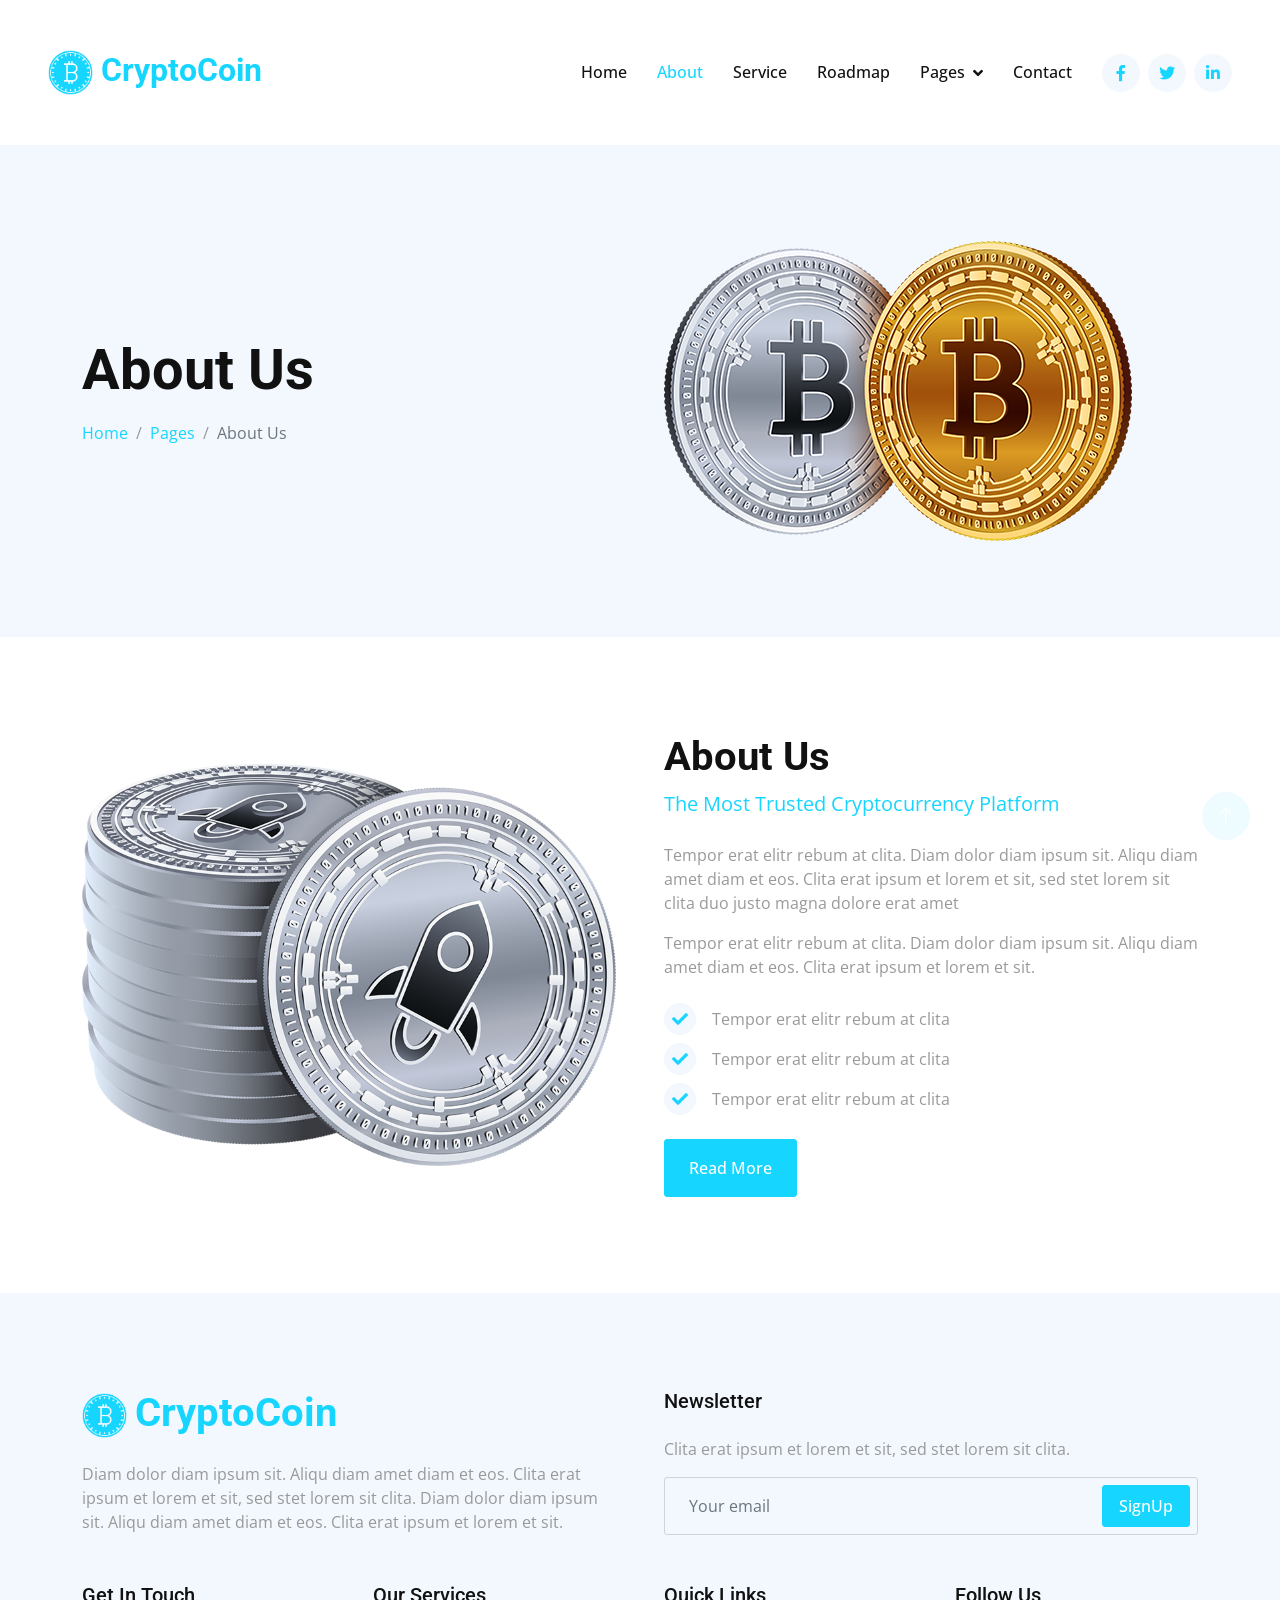
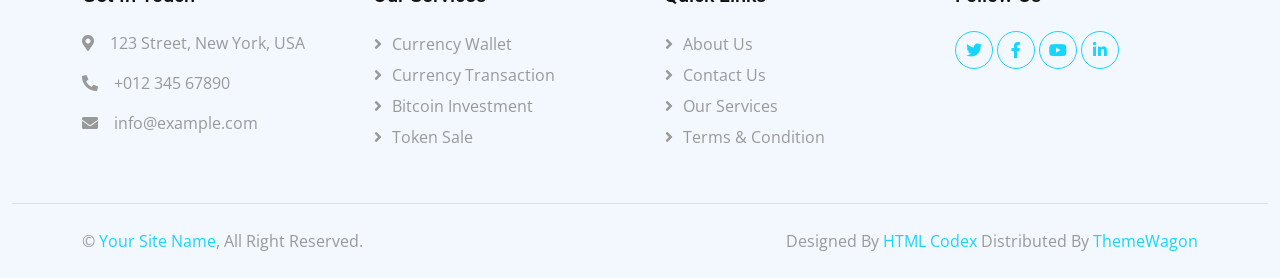
==== about.html @ 611b1b87 "Add files via upload" ====
<!DOCTYPE html>
<html lang="en">

<head>
    <meta charset="utf-8">
    <title>CryptoCoin - Free Cryptocurrency Website Template</title>
    <meta content="width=device-width, initial-scale=1.0" name="viewport">
    <meta content="" name="keywords">
    <meta content="" name="description">

    <!-- Favicon -->
    <link href="img/favicon.ico" rel="icon">

    <!-- Google Web Fonts -->
    <link rel="preconnect" href="https://fonts.googleapis.com">
    <link rel="preconnect" href="https://fonts.gstatic.com" crossorigin>
    <link href="https://fonts.googleapis.com/css2?family=Open+Sans:wght@400;500&family=Roboto:wght@500;700&display=swap"
        rel="stylesheet">

    <!-- Icon Font Stylesheet -->
    <link href="https://cdnjs.cloudflare.com/ajax/libs/font-awesome/5.10.0/css/all.min.css" rel="stylesheet">
    <link href="https://cdn.jsdelivr.net/npm/bootstrap-icons@1.4.1/font/bootstrap-icons.css" rel="stylesheet">

    <!-- Libraries Stylesheet -->
    <link href="lib/animate/animate.min.css" rel="stylesheet">
    <link href="lib/owlcarousel/assets/owl.carousel.min.css" rel="stylesheet">

    <!-- Customized Bootstrap Stylesheet -->
    <link href="css/bootstrap.min.css" rel="stylesheet">

    <!-- Template Stylesheet -->
    <link href="css/style.css" rel="stylesheet">
</head>

<body>
    <!-- Spinner Start -->
    <div id="spinner"
        class="show bg-white position-fixed translate-middle w-100 vh-100 top-50 start-50 d-flex align-items-center justify-content-center">
        <div class="spinner-grow text-primary" role="status"></div>
    </div>
    <!-- Spinner End -->


    <!-- Navbar Start -->
    <nav class="navbar navbar-expand-lg bg-white navbar-light sticky-top p-0 px-4 px-lg-5">
        <a href="index.html" class="navbar-brand d-flex align-items-center">
            <h2 class="m-0 text-primary"><img class="img-fluid me-2" src="img/icon-1.png" alt=""
                    style="width: 45px;">CryptoCoin</h2>
        </a>
        <button type="button" class="navbar-toggler" data-bs-toggle="collapse" data-bs-target="#navbarCollapse">
            <span class="navbar-toggler-icon"></span>
        </button>
        <div class="collapse navbar-collapse" id="navbarCollapse">
            <div class="navbar-nav ms-auto py-4 py-lg-0">
                <a href="index.html" class="nav-item nav-link">Home</a>
                <a href="about.html" class="nav-item nav-link active">About</a>
                <a href="service.html" class="nav-item nav-link">Service</a>
                <a href="roadmap.html" class="nav-item nav-link">Roadmap</a>
                <div class="nav-item dropdown">
                    <a href="#" class="nav-link dropdown-toggle" data-bs-toggle="dropdown">Pages</a>
                    <div class="dropdown-menu shadow-sm m-0">
                        <a href="feature.html" class="dropdown-item">Feature</a>
                        <a href="token.html" class="dropdown-item">Token Sale</a>
                        <a href="faq.html" class="dropdown-item">FAQs</a>
                        <a href="404.html" class="dropdown-item">404 Page</a>
                    </div>
                </div>
                <a href="contact.html" class="nav-item nav-link">Contact</a>
            </div>
            <div class="h-100 d-lg-inline-flex align-items-center d-none">
                <a class="btn btn-square rounded-circle bg-light text-primary me-2" href=""><i
                        class="fab fa-facebook-f"></i></a>
                <a class="btn btn-square rounded-circle bg-light text-primary me-2" href=""><i
                        class="fab fa-twitter"></i></a>
                <a class="btn btn-square rounded-circle bg-light text-primary me-0" href=""><i
                        class="fab fa-linkedin-in"></i></a>
            </div>
        </div>
    </nav>
    <!-- Navbar End -->


    <!-- Header Start -->
    <div class="container-fluid hero-header bg-light py-5 mb-5">
        <div class="container py-5">
            <div class="row g-5 align-items-center">
                <div class="col-lg-6">
                    <h1 class="display-4 mb-3 animated slideInDown">About Us</h1>
                    <nav aria-label="breadcrumb animated slideInDown">
                        <ol class="breadcrumb mb-0">
                            <li class="breadcrumb-item"><a href="#">Home</a></li>
                            <li class="breadcrumb-item"><a href="#">Pages</a></li>
                            <li class="breadcrumb-item active" aria-current="page">About Us</li>
                        </ol>
                    </nav>
                </div>
                <div class="col-lg-6 animated fadeIn">
                    <img class="img-fluid animated pulse infinite" style="animation-duration: 3s;" src="img/hero-2.png"
                        alt="">
                </div>
            </div>
        </div>
    </div>
    <!-- Header End -->


    <!-- About Start -->
    <div class="container-xxl py-5">
        <div class="container">
            <div class="row g-5 align-items-center">
                <div class="col-lg-6 wow fadeInUp" data-wow-delay="0.1s">
                    <img class="img-fluid" src="img/about.png" alt="">
                </div>
                <div class="col-lg-6 wow fadeInUp" data-wow-delay="0.5s">
                    <div class="h-100">
                        <h1 class="display-6">About Us</h1>
                        <p class="text-primary fs-5 mb-4">The Most Trusted Cryptocurrency Platform</p>
                        <p>Tempor erat elitr rebum at clita. Diam dolor diam ipsum sit. Aliqu diam amet diam et eos.
                            Clita erat ipsum et lorem et sit, sed stet lorem sit clita duo justo magna dolore erat amet
                        </p>
                        <p class="mb-4">Tempor erat elitr rebum at clita. Diam dolor diam ipsum sit. Aliqu diam amet
                            diam et eos. Clita erat ipsum et lorem et sit.</p>
                        <div class="d-flex align-items-center mb-2">
                            <i class="fa fa-check bg-light text-primary btn-sm-square rounded-circle me-3 fw-bold"></i>
                            <span>Tempor erat elitr rebum at clita</span>
                        </div>
                        <div class="d-flex align-items-center mb-2">
                            <i class="fa fa-check bg-light text-primary btn-sm-square rounded-circle me-3 fw-bold"></i>
                            <span>Tempor erat elitr rebum at clita</span>
                        </div>
                        <div class="d-flex align-items-center mb-4">
                            <i class="fa fa-check bg-light text-primary btn-sm-square rounded-circle me-3 fw-bold"></i>
                            <span>Tempor erat elitr rebum at clita</span>
                        </div>
                        <a class="btn btn-primary py-3 px-4" href="">Read More</a>
                    </div>
                </div>
            </div>
        </div>
    </div>
    <!-- About End -->


    <!-- Footer Start -->
    <div class="container-fluid bg-light footer mt-5 pt-5 wow fadeIn" data-wow-delay="0.1s">
        <div class="container py-5">
            <div class="row g-5">
                <div class="col-md-6">
                    <h1 class="text-primary mb-4"><img class="img-fluid me-2" src="img/icon-1.png" alt=""
                            style="width: 45px;">CryptoCoin</h1>
                    <span>Diam dolor diam ipsum sit. Aliqu diam amet diam et eos. Clita erat ipsum et lorem et sit, sed
                        stet lorem sit clita. Diam dolor diam ipsum sit. Aliqu diam amet diam et eos. Clita erat ipsum
                        et lorem et sit.</span>
                </div>
                <div class="col-md-6">
                    <h5 class="mb-4">Newsletter</h5>
                    <p>Clita erat ipsum et lorem et sit, sed stet lorem sit clita.</p>
                    <div class="position-relative">
                        <input class="form-control bg-transparent w-100 py-3 ps-4 pe-5" type="text"
                            placeholder="Your email">
                        <button type="button"
                            class="btn btn-primary py-2 px-3 position-absolute top-0 end-0 mt-2 me-2">SignUp</button>
                    </div>
                </div>
                <div class="col-lg-3 col-md-6">
                    <h5 class="mb-4">Get In Touch</h5>
                    <p><i class="fa fa-map-marker-alt me-3"></i>123 Street, New York, USA</p>
                    <p><i class="fa fa-phone-alt me-3"></i>+012 345 67890</p>
                    <p><i class="fa fa-envelope me-3"></i>info@example.com</p>
                </div>
                <div class="col-lg-3 col-md-6">
                    <h5 class="mb-4">Our Services</h5>
                    <a class="btn btn-link" href="">Currency Wallet</a>
                    <a class="btn btn-link" href="">Currency Transaction</a>
                    <a class="btn btn-link" href="">Bitcoin Investment</a>
                    <a class="btn btn-link" href="">Token Sale</a>
                </div>
                <div class="col-lg-3 col-md-6">
                    <h5 class="mb-4">Quick Links</h5>
                    <a class="btn btn-link" href="">About Us</a>
                    <a class="btn btn-link" href="">Contact Us</a>
                    <a class="btn btn-link" href="">Our Services</a>
                    <a class="btn btn-link" href="">Terms & Condition</a>
                </div>
                <div class="col-lg-3 col-md-6">
                    <h5 class="mb-4">Follow Us</h5>
                    <div class="d-flex">
                        <a class="btn btn-square rounded-circle me-1" href=""><i class="fab fa-twitter"></i></a>
                        <a class="btn btn-square rounded-circle me-1" href=""><i class="fab fa-facebook-f"></i></a>
                        <a class="btn btn-square rounded-circle me-1" href=""><i class="fab fa-youtube"></i></a>
                        <a class="btn btn-square rounded-circle me-1" href=""><i class="fab fa-linkedin-in"></i></a>
                    </div>
                </div>
            </div>
        </div>
        <div class="container-fluid copyright">
            <div class="container">
                <div class="row">
                    <div class="col-md-6 text-center text-md-start mb-3 mb-md-0">
                        &copy; <a href="#">Your Site Name</a>, All Right Reserved.
                    </div>
                    <div class="col-md-6 text-center text-md-end">
                        <!--/*** This template is free as long as you keep the footer author’s credit link/attribution link/backlink. If you'd like to use the template without the footer author’s credit link/attribution link/backlink, you can purchase the Credit Removal License from "https://htmlcodex.com/credit-removal". Thank you for your support. ***/-->
                        Designed By <a href="https://htmlcodex.com">HTML Codex</a> Distributed By <a
                            href="https://themewagon.com">ThemeWagon</a>
                    </div>
                </div>
            </div>
        </div>
    </div>
    <!-- Footer End -->


    <!-- Back to Top -->
    <a href="#" class="btn btn-lg btn-primary btn-lg-square rounded-circle back-to-top"><i
            class="bi bi-arrow-up"></i></a>


    <!-- JavaScript Libraries -->
    <script src="https://code.jquery.com/jquery-3.4.1.min.js"></script>
    <script src="https://cdn.jsdelivr.net/npm/bootstrap@5.0.0/dist/js/bootstrap.bundle.min.js"></script>
    <script src="lib/wow/wow.min.js"></script>
    <script src="lib/easing/easing.min.js"></script>
    <script src="lib/waypoints/waypoints.min.js"></script>
    <script src="lib/owlcarousel/owl.carousel.min.js"></script>
    <script src="lib/counterup/counterup.min.js"></script>

    <!-- Template Javascript -->
    <script src="js/main.js"></script>
</body>

</html>
---- css/style.css ----
/********** Template CSS **********/
:root {
    --primary: #16D5FF;
    --secondary: #999999;
    --light: #F2F8FE;
    --dark: #111111;
}

.back-to-top {
    position: fixed;
    display: none;
    right: 30px;
    bottom: 60px;
    z-index: 99;
}

h4,
h5,
h6,
.h4,
.h5,
.h6 {
    font-weight: 500 !important;
}


/*** Spinner ***/
#spinner {
    opacity: 0;
    visibility: hidden;
    transition: opacity .5s ease-out, visibility 0s linear .5s;
    z-index: 99999;
}

#spinner.show {
    transition: opacity .5s ease-out, visibility 0s linear 0s;
    visibility: visible;
    opacity: 1;
}


/*** Button ***/
.btn {
    font-weight: 500;
    transition: .5s;
}

.btn.btn-primary {
    color: #FFFFFF;
}

.btn-square {
    width: 38px;
    height: 38px;
}

.btn-sm-square {
    width: 32px;
    height: 32px;
}

.btn-lg-square {
    width: 48px;
    height: 48px;
}

.btn-square,
.btn-sm-square,
.btn-lg-square {
    padding: 0;
    display: flex;
    align-items: center;
    justify-content: center;
    font-weight: normal;
}


/*** Navbar ***/
.navbar.sticky-top {
    top: -100px;
    transition: .5s;
}

.navbar .navbar-brand {
    height: 145px;
}

.navbar .navbar-nav .nav-link {
    margin-right: 30px;
    padding: 25px 0;
    color: var(--dark);
    font-weight: 500;
    outline: none;
}

.navbar .navbar-nav .nav-link:hover,
.navbar .navbar-nav .nav-link.active {
    color: var(--primary);
}

.navbar .dropdown-toggle::after {
    border: none;
    content: "\f107";
    font-family: "Font Awesome 5 Free";
    font-weight: 900;
    vertical-align: middle;
    margin-left: 8px;
}

@media (max-width: 991.98px) {
    .navbar .navbar-nav .nav-link  {
        margin-right: 0;
        padding: 10px 0;
    }

    .navbar .navbar-nav {
        border-top: 1px solid #EEEEEE;
    }
}

@media (min-width: 992px) {
    .navbar .nav-item .dropdown-menu {
        display: block;
        border: none;
        margin-top: 0;
        top: 150%;
        opacity: 0;
        visibility: hidden;
        transition: .5s;
    }

    .navbar .nav-item:hover .dropdown-menu {
        top: 100%;
        visibility: visible;
        transition: .5s;
        opacity: 1;
    }
}

.navbar .btn:hover {
    color: #FFFFFF !important;
    background: var(--primary) !important;
}


/*** Header ***/
.hero-header .breadcrumb-item+.breadcrumb-item::before {
    color: var(--secondary);
}


/*** Service ***/
.service-item {
    position: relative;
    overflow: hidden;
}

.service-item::after {
    position: absolute;
    content: "";
    width: 0;
    height: 0;
    top: -80px;
    right: -80px;
    border: 80px solid;
    transform: rotate(45deg);
    opacity: 1;
    transition: .5s;
}

.service-item.bg-white::after {
    border-color: transparent transparent var(--light) transparent;
}

.service-item.bg-light::after {
    border-color: transparent transparent #FFFFFF transparent;
}

.service-item:hover::after {
    opacity: 0;
}


/*** Roadmap ***/
.roadmap-carousel {
    position: relative;
}

.roadmap-carousel::before {
    position: absolute;
    content: "";
    height: 0;
    width: 100%;
    top: 20px;
    left: 0;
    border-top: 2px dashed var(--secondary);
}

.roadmap-carousel .roadmap-item .roadmap-point {
    position: absolute;
    width: 30px;
    height: 30px;
    top: 6px;
    left: 50%;
    margin-left: -15px;
    background: #FFFFFF;
    border: 2px solid var(--primary);
    transform: rotate(45deg);
    display: flex;
    align-items: center;
    justify-content: center;
}

.roadmap-carousel .roadmap-item .roadmap-point span {
    display: block;
    width: 18px;
    height: 18px;
    background: var(--primary);
}

.roadmap-carousel .roadmap-item {
    position: relative;
    padding-top: 150px;
    text-align: center;
}

.roadmap-carousel .roadmap-item::before {
    position: absolute;
    content: "";
    width: 0;
    height: 115px;
    top: 0;
    left: 50%;
    transform: translateX(-50%);
    border-right: 2px dashed var(--secondary);
}

.roadmap-carousel .roadmap-item::after {
    position: absolute;
    content: "";
    width: 14px;
    height: 14px;
    top: 111px;
    left: 50%;
    margin-left: -7px;
    transform: rotate(45deg);
    background: var(--primary);
}

.roadmap-carousel .owl-nav {
    margin-top: 40px;
    display: flex;
    justify-content: center;
}

.roadmap-carousel .owl-nav .owl-prev,
.roadmap-carousel .owl-nav .owl-next {
    margin: 0 12px;
    width: 50px;
    height: 50px;
    display: flex;
    align-items: center;
    justify-content: center;
    border-radius: 50px;
    font-size: 22px;
    color: var(--light);
    background: var(--primary);
    transition: .5s;
}

.roadmap-carousel .owl-nav .owl-prev:hover,
.roadmap-carousel .owl-nav .owl-next:hover {
    color: var(--primary);
    background: var(--dark);
}


/*** FAQs ***/
.accordion .accordion-item {
    border: none;
    margin-bottom: 15px;
}

.accordion .accordion-button {
    background: var(--light);
    border-radius: 2px;
}

.accordion .accordion-button:not(.collapsed) {
    color: #FFFFFF;
    background: var(--primary);
    box-shadow: none;
}

.accordion .accordion-button:not(.collapsed)::after {
    background-image: url("data:image/svg+xml,%3csvg xmlns='http://www.w3.org/2000/svg' viewBox='0 0 16 16' fill='%23fff'%3e%3cpath fill-rule='evenodd' d='M1.646 4.646a.5.5 0 0 1 .708 0L8 10.293l5.646-5.647a.5.5 0 0 1 .708.708l-6 6a.5.5 0 0 1-.708 0l-6-6a.5.5 0 0 1 0-.708z'/%3e%3c/svg%3e");
}

.accordion .accordion-body {
    padding: 15px 0 0 0;
}


/*** Footer ***/
.footer .btn.btn-link {
    display: block;
    margin-bottom: 5px;
    padding: 0;
    text-align: left;
    color: var(--secondary);
    font-weight: normal;
    text-transform: capitalize;
    transition: .3s;
}

.footer .btn.btn-link::before {
    position: relative;
    content: "\f105";
    font-family: "Font Awesome 5 Free";
    font-weight: 900;
    color: var(--secondary);
    margin-right: 10px;
}

.footer .btn.btn-link:hover {
    color: var(--primary);
    letter-spacing: 1px;
    box-shadow: none;
}

.footer .btn.btn-square {
    color: var(--primary);
    border: 1px solid var(--primary);
}

.footer .btn.btn-square:hover {
    color: #FFFFFF;
    background: var(--primary);
}

.footer .copyright {
    padding: 25px 0;
    border-top: 1px solid rgba(17, 17, 17, .1);
}

.footer .copyright a {
    color: var(--primary);
}

.footer .copyright a:hover {
    color: var(--dark);
}
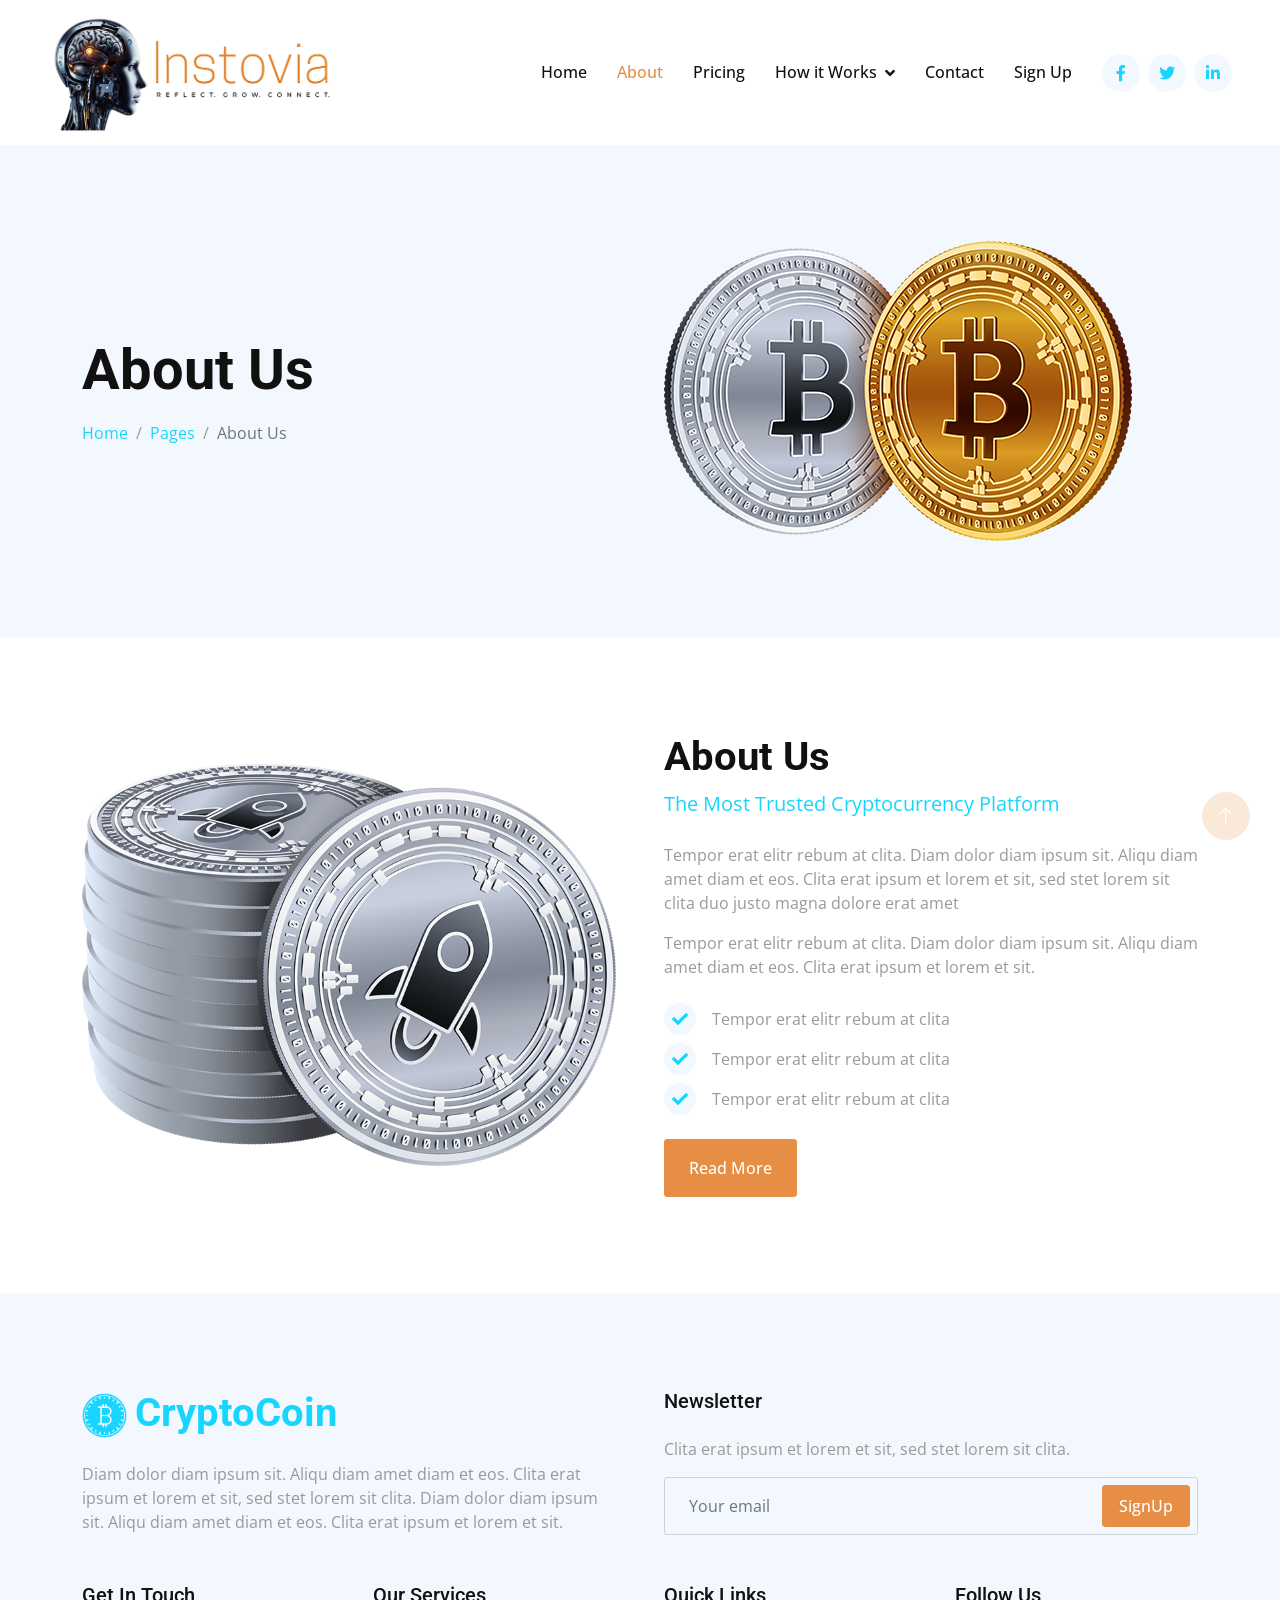
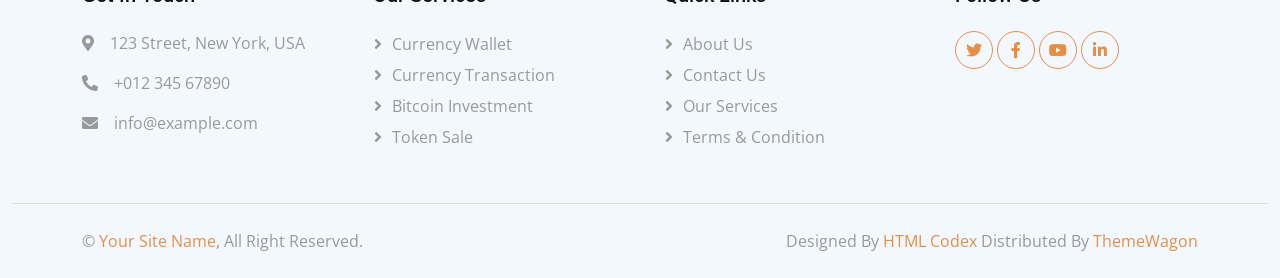
==== commit 8fba500f: "updated nav" ====
--- a/about.html
+++ b/about.html
@@ -44,8 +44,7 @@
     <!-- Navbar Start -->
     <nav class="navbar navbar-expand-lg bg-white navbar-light sticky-top p-0 px-4 px-lg-5">
         <a href="index.html" class="navbar-brand d-flex align-items-center">
-            <h2 class="m-0 text-primary"><img class="img-fluid me-2" src="img/icon-1.png" alt=""
-                    style="width: 45px;">CryptoCoin</h2>
+            <h2 class="m-0 text-primary"><img class="img-fluid me-2" src="img/logo.png" alt="" style="height: 125px;"></h2>
         </a>
         <button type="button" class="navbar-toggler" data-bs-toggle="collapse" data-bs-target="#navbarCollapse">
             <span class="navbar-toggler-icon"></span>
@@ -54,18 +53,17 @@
             <div class="navbar-nav ms-auto py-4 py-lg-0">
                 <a href="index.html" class="nav-item nav-link">Home</a>
                 <a href="about.html" class="nav-item nav-link active">About</a>
-                <a href="service.html" class="nav-item nav-link">Service</a>
-                <a href="roadmap.html" class="nav-item nav-link">Roadmap</a>
+                <a href="roadmap.html" class="nav-item nav-link">Pricing</a>
                 <div class="nav-item dropdown">
-                    <a href="#" class="nav-link dropdown-toggle" data-bs-toggle="dropdown">Pages</a>
+                    <a href="#" class="nav-link dropdown-toggle" data-bs-toggle="dropdown">How it Works</a>
                     <div class="dropdown-menu shadow-sm m-0">
-                        <a href="feature.html" class="dropdown-item">Feature</a>
-                        <a href="token.html" class="dropdown-item">Token Sale</a>
+                        <a href="feature.html" class="dropdown-item">For Families</a>
+                        <a href="token.html" class="dropdown-item">Testimonials</a>
                         <a href="faq.html" class="dropdown-item">FAQs</a>
-                        <a href="404.html" class="dropdown-item">404 Page</a>
                     </div>
                 </div>
                 <a href="contact.html" class="nav-item nav-link">Contact</a>
+                <a href="contact.html" class="nav-item nav-link">Sign Up</a>
             </div>
             <div class="h-100 d-lg-inline-flex align-items-center d-none">
                 <a class="btn btn-square rounded-circle bg-light text-primary me-2" href=""><i
--- a/css/style.css
+++ b/css/style.css
@@ -1,6 +1,6 @@
 /********** Template CSS **********/
 :root {
-    --primary: #16D5FF;
+    --primary: #e68f44;
     --secondary: #999999;
     --light: #F2F8FE;
     --dark: #111111;
@@ -23,6 +23,11 @@
     font-weight: 500 !important;
 }
 
+.btn-primary {
+    color: #000;
+    background-color: #e68f44;
+    border-color: #e68f44;
+}
 
 /*** Spinner ***/
 #spinner {
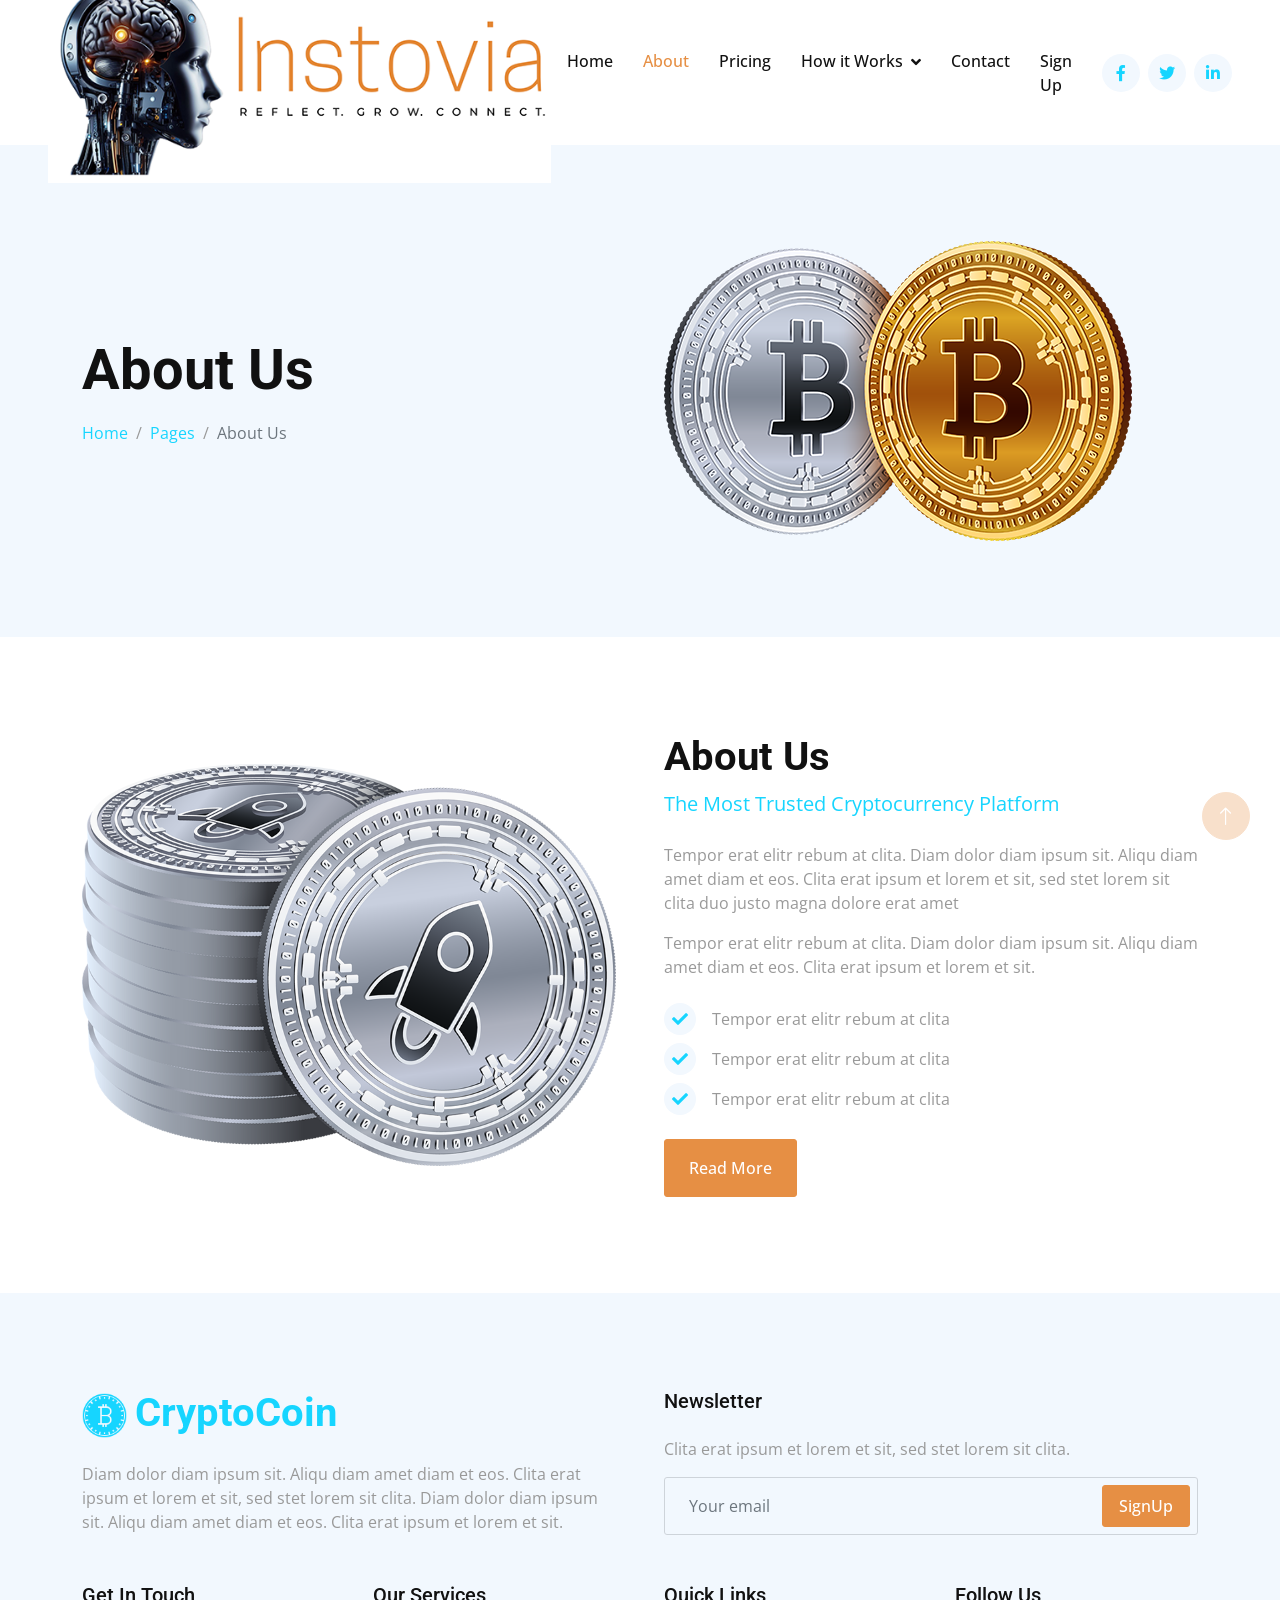
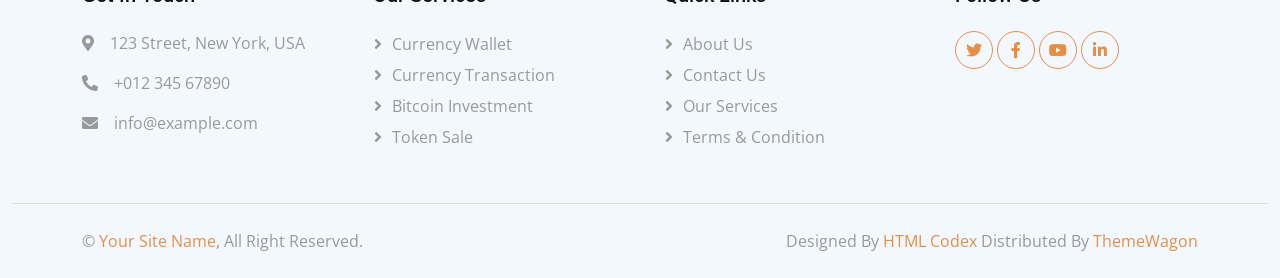
==== commit 67d565af: "logo update" ====
--- a/about.html
+++ b/about.html
@@ -44,7 +44,7 @@
     <!-- Navbar Start -->
     <nav class="navbar navbar-expand-lg bg-white navbar-light sticky-top p-0 px-4 px-lg-5">
         <a href="index.html" class="navbar-brand d-flex align-items-center">
-            <h2 class="m-0 text-primary"><img class="img-fluid me-2" src="img/logo.png" alt="" style="height: 125px;"></h2>
+            <h2 class="m-0 text-primary"><img class="img-fluid me-2" src="img/logo.png" alt=""></h2>
         </a>
         <button type="button" class="navbar-toggler" data-bs-toggle="collapse" data-bs-target="#navbarCollapse">
             <span class="navbar-toggler-icon"></span>
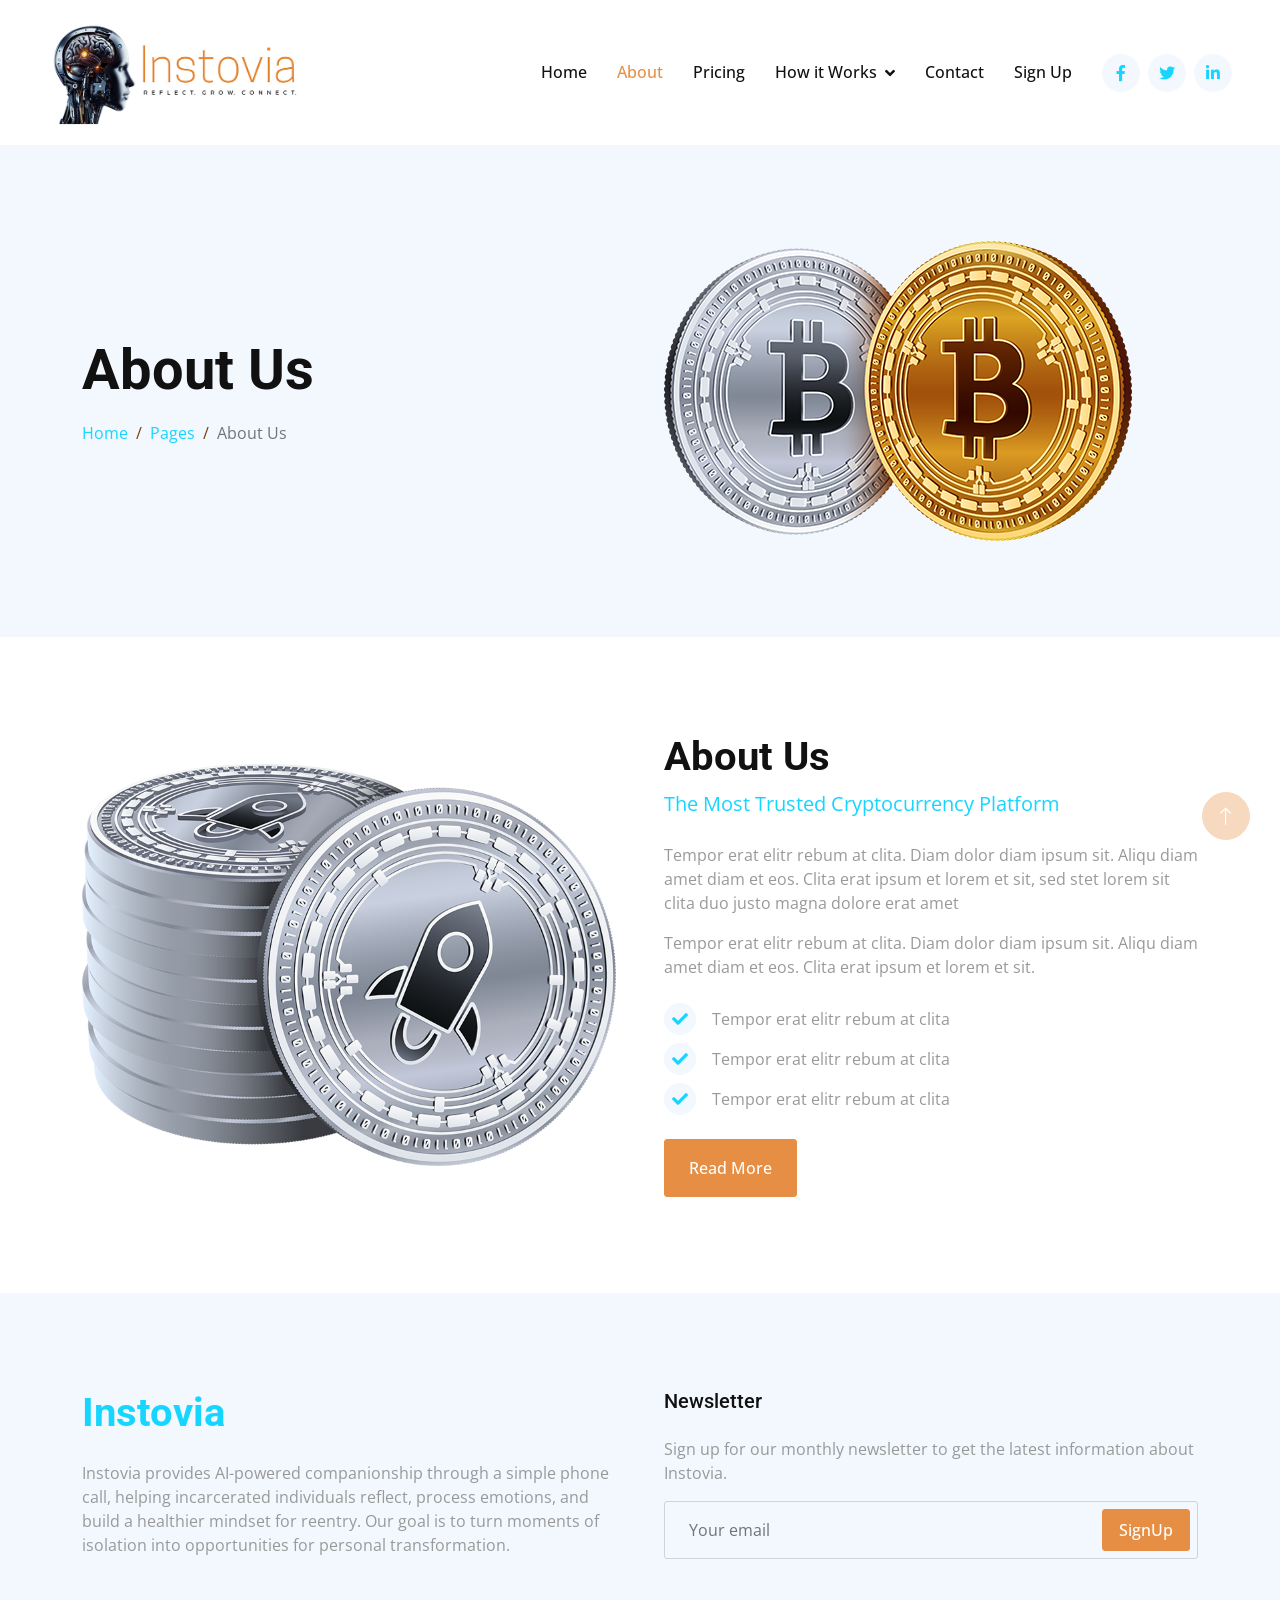
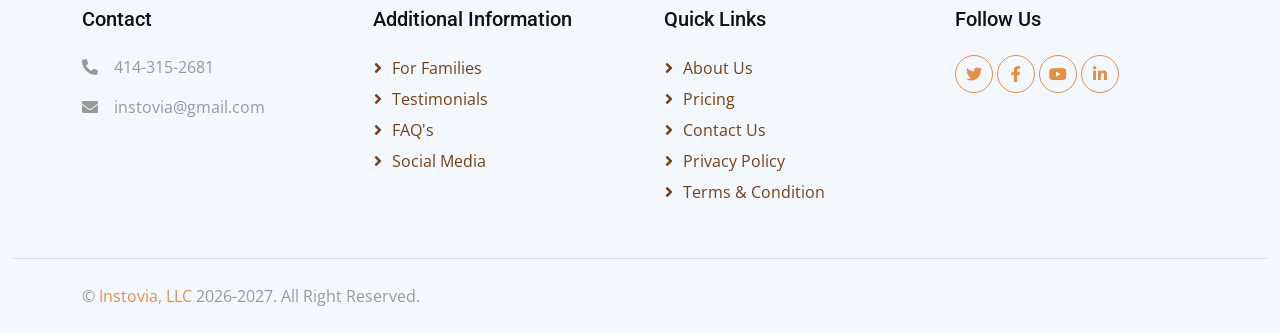
==== commit b713a00f: "added additonal page content/updates" ====
--- a/about.html
+++ b/about.html
@@ -144,15 +144,16 @@
         <div class="container py-5">
             <div class="row g-5">
                 <div class="col-md-6">
-                    <h1 class="text-primary mb-4"><img class="img-fluid me-2" src="img/icon-1.png" alt=""
-                            style="width: 45px;">CryptoCoin</h1>
-                    <span>Diam dolor diam ipsum sit. Aliqu diam amet diam et eos. Clita erat ipsum et lorem et sit, sed
-                        stet lorem sit clita. Diam dolor diam ipsum sit. Aliqu diam amet diam et eos. Clita erat ipsum
-                        et lorem et sit.</span>
+                    <h1 class="text-primary mb-4">Instovia</h1>
+                    <span>Instovia provides AI-powered companionship through a simple phone call, helping incarcerated
+                        individuals reflect,
+                        process emotions, and build a healthier mindset for reentry. Our goal is to turn moments of
+                        isolation into opportunities
+                        for personal transformation.</span>
                 </div>
                 <div class="col-md-6">
                     <h5 class="mb-4">Newsletter</h5>
-                    <p>Clita erat ipsum et lorem et sit, sed stet lorem sit clita.</p>
+                    <p>Sign up for our monthly newsletter to get the latest information about Instovia.</p>
                     <div class="position-relative">
                         <input class="form-control bg-transparent w-100 py-3 ps-4 pe-5" type="text"
                             placeholder="Your email">
@@ -161,24 +162,24 @@
                     </div>
                 </div>
                 <div class="col-lg-3 col-md-6">
-                    <h5 class="mb-4">Get In Touch</h5>
-                    <p><i class="fa fa-map-marker-alt me-3"></i>123 Street, New York, USA</p>
-                    <p><i class="fa fa-phone-alt me-3"></i>+012 345 67890</p>
-                    <p><i class="fa fa-envelope me-3"></i>info@example.com</p>
-                </div>
-                <div class="col-lg-3 col-md-6">
-                    <h5 class="mb-4">Our Services</h5>
-                    <a class="btn btn-link" href="">Currency Wallet</a>
-                    <a class="btn btn-link" href="">Currency Transaction</a>
-                    <a class="btn btn-link" href="">Bitcoin Investment</a>
-                    <a class="btn btn-link" href="">Token Sale</a>
+                    <h5 class="mb-4">Contact</h5>
+                    <p><i class="fa fa-phone-alt me-3"></i>414-315-2681</p>
+                    <p><i class="fa fa-envelope me-3"></i><a href="mailto:instovia@gmail.com"></a>instovia@gmail.com</p>
+                </div>
+                <div class="col-lg-3 col-md-6">
+                    <h5 class="mb-4">Additional Information</h5>
+                    <a class="btn btn-link" href="">For Families</a>
+                    <a class="btn btn-link" href="">Testimonials</a>
+                    <a class="btn btn-link" href="">FAQ's</a>
+                    <a class="btn btn-link" href="">Social Media</a>
                 </div>
                 <div class="col-lg-3 col-md-6">
                     <h5 class="mb-4">Quick Links</h5>
                     <a class="btn btn-link" href="">About Us</a>
+                    <a class="btn btn-link" href="">Pricing</a>
                     <a class="btn btn-link" href="">Contact Us</a>
-                    <a class="btn btn-link" href="">Our Services</a>
-                    <a class="btn btn-link" href="">Terms & Condition</a>
+                    <a class="btn btn-link" href="">Privacy Policy</a>
+                    <a class="btn btn-link" href="">Terms &amp; Condition</a>
                 </div>
                 <div class="col-lg-3 col-md-6">
                     <h5 class="mb-4">Follow Us</h5>
@@ -195,12 +196,9 @@
             <div class="container">
                 <div class="row">
                     <div class="col-md-6 text-center text-md-start mb-3 mb-md-0">
-                        &copy; <a href="#">Your Site Name</a>, All Right Reserved.
+                        &copy; <a href="#">Instovia, LLC</a> 2026-2027. All Right Reserved.
                     </div>
                     <div class="col-md-6 text-center text-md-end">
-                        <!--/*** This template is free as long as you keep the footer author’s credit link/attribution link/backlink. If you'd like to use the template without the footer author’s credit link/attribution link/backlink, you can purchase the Credit Removal License from "https://htmlcodex.com/credit-removal". Thank you for your support. ***/-->
-                        Designed By <a href="https://htmlcodex.com">HTML Codex</a> Distributed By <a
-                            href="https://themewagon.com">ThemeWagon</a>
                     </div>
                 </div>
             </div>
--- a/css/style.css
+++ b/css/style.css
@@ -1,7 +1,7 @@
 /********** Template CSS **********/
 :root {
     --primary: #e68f44;
-    --secondary: #999999;
+    --secondary: #78400f;
     --light: #F2F8FE;
     --dark: #111111;
 }
@@ -29,6 +29,10 @@
     border-color: #e68f44;
 }
 
+.navbar-brand .me-2 {
+height: 110px;
+
+}
 /*** Spinner ***/
 #spinner {
     opacity: 0;
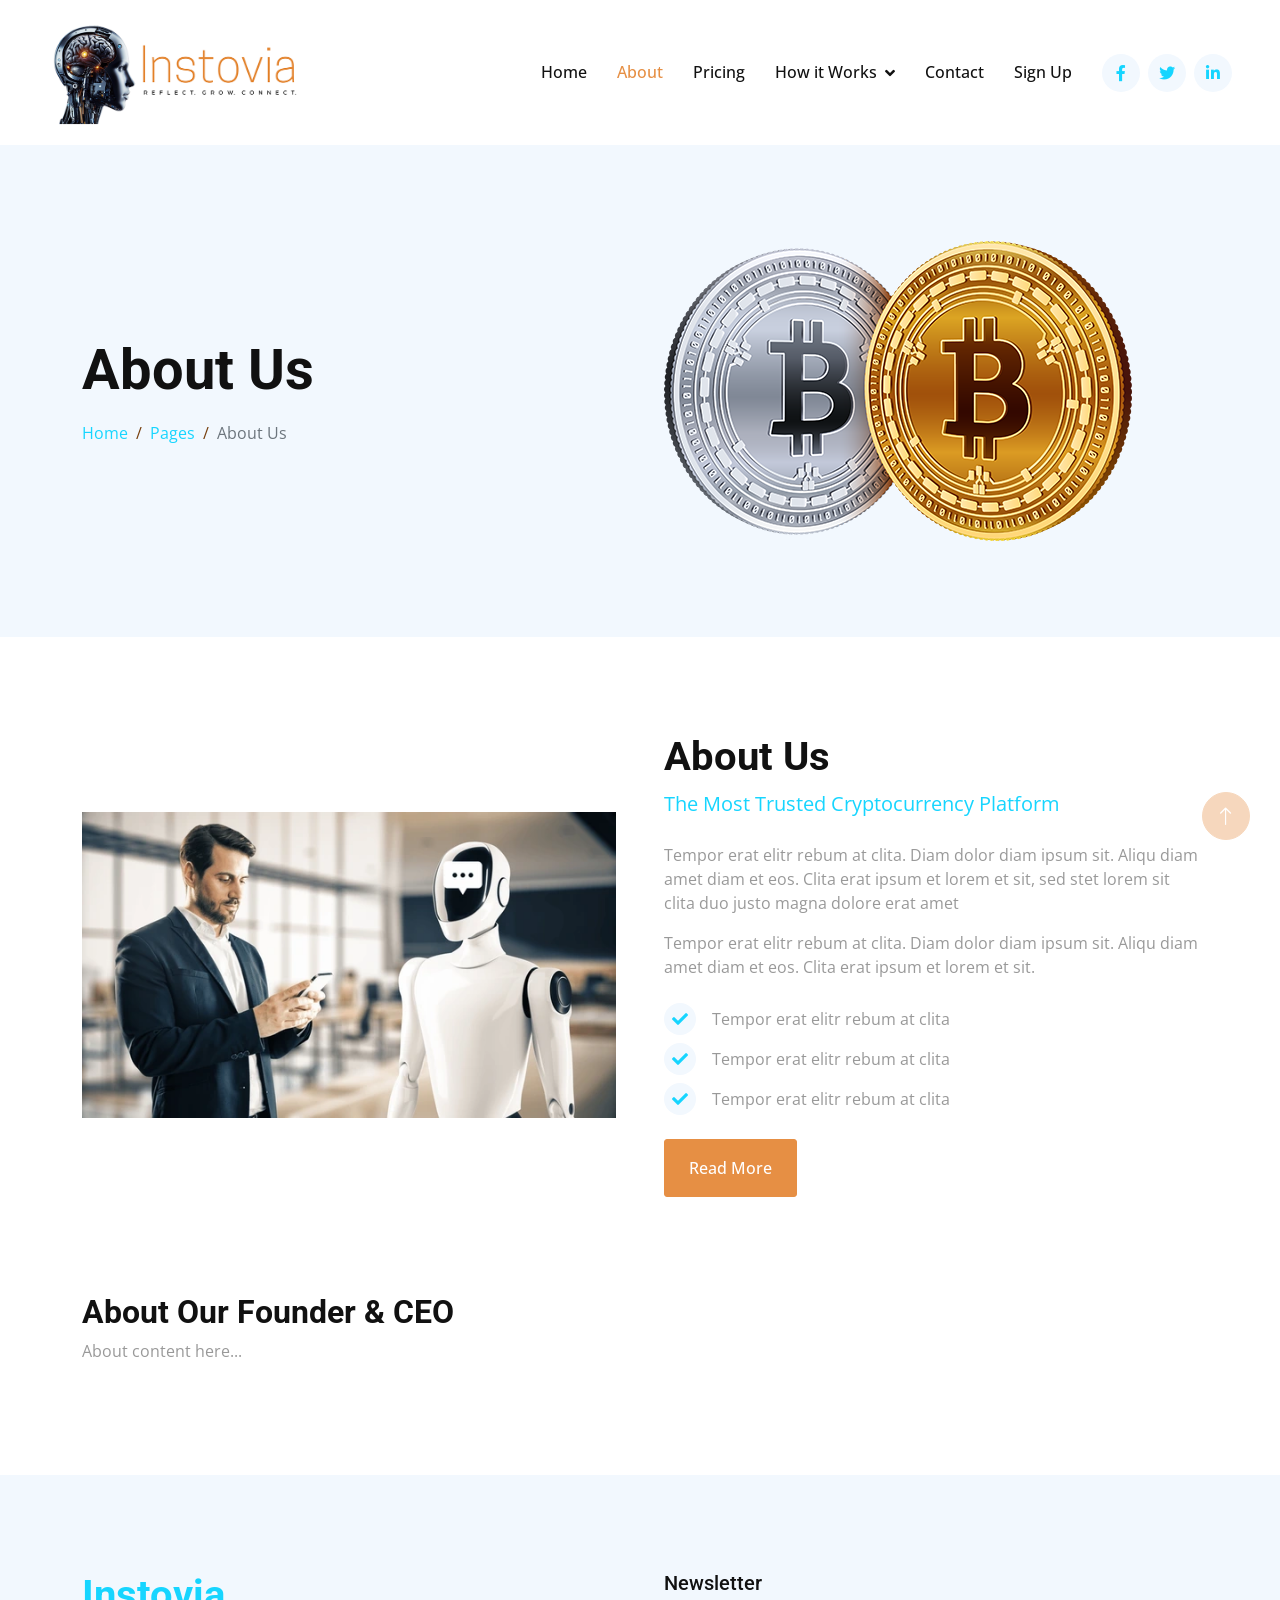
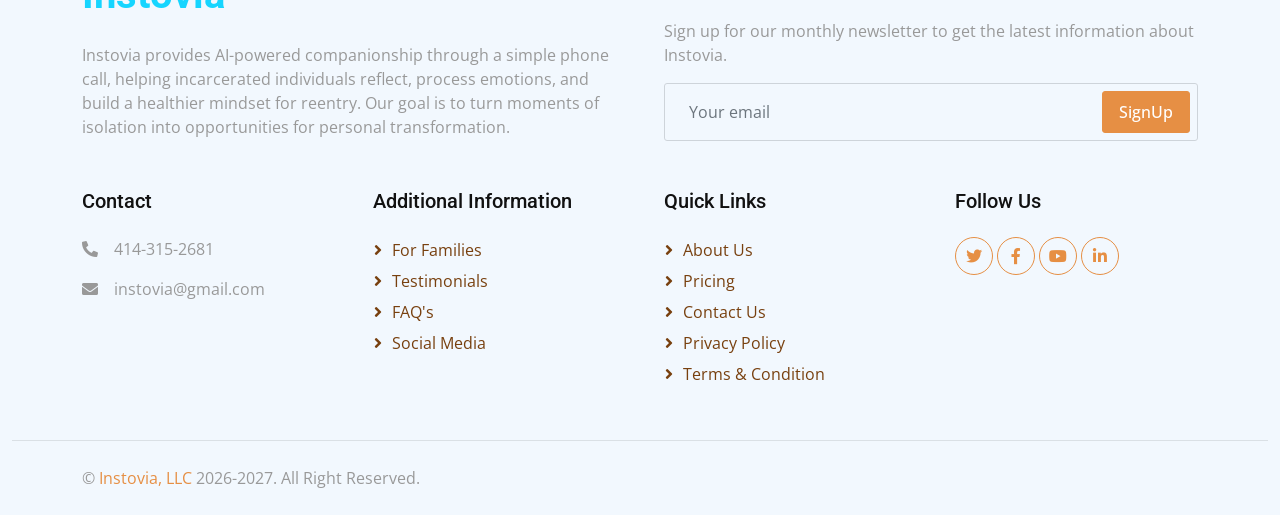
==== commit d87ebbee: "page" ====
--- a/about.html
+++ b/about.html
@@ -107,7 +107,7 @@
         <div class="container">
             <div class="row g-5 align-items-center">
                 <div class="col-lg-6 wow fadeInUp" data-wow-delay="0.1s">
-                    <img class="img-fluid" src="img/about.png" alt="">
+                    <img class="img-fluid" src="img/man-ai-smartphone.webp" alt="">
                 </div>
                 <div class="col-lg-6 wow fadeInUp" data-wow-delay="0.5s">
                     <div class="h-100">
@@ -138,6 +138,20 @@
     </div>
     <!-- About End -->
 
+    <div class="container-xxl py-5">
+        <div class="container">
+            <div class="row g-5 align-items-center">
+                <div class="col-lg-6">
+                    <h2>About Our Founder &amp; CEO</h2>
+                    <p>About content here...</p>
+                </div>
+                <div class="col-lg-6">
+                    <img class="img-fluid" src="img/juan-sample.jpg" alt="">
+                </div>
+            </div>
+        </div>
+    </div>
+
 
     <!-- Footer Start -->
     <div class="container-fluid bg-light footer mt-5 pt-5 wow fadeIn" data-wow-delay="0.1s">
